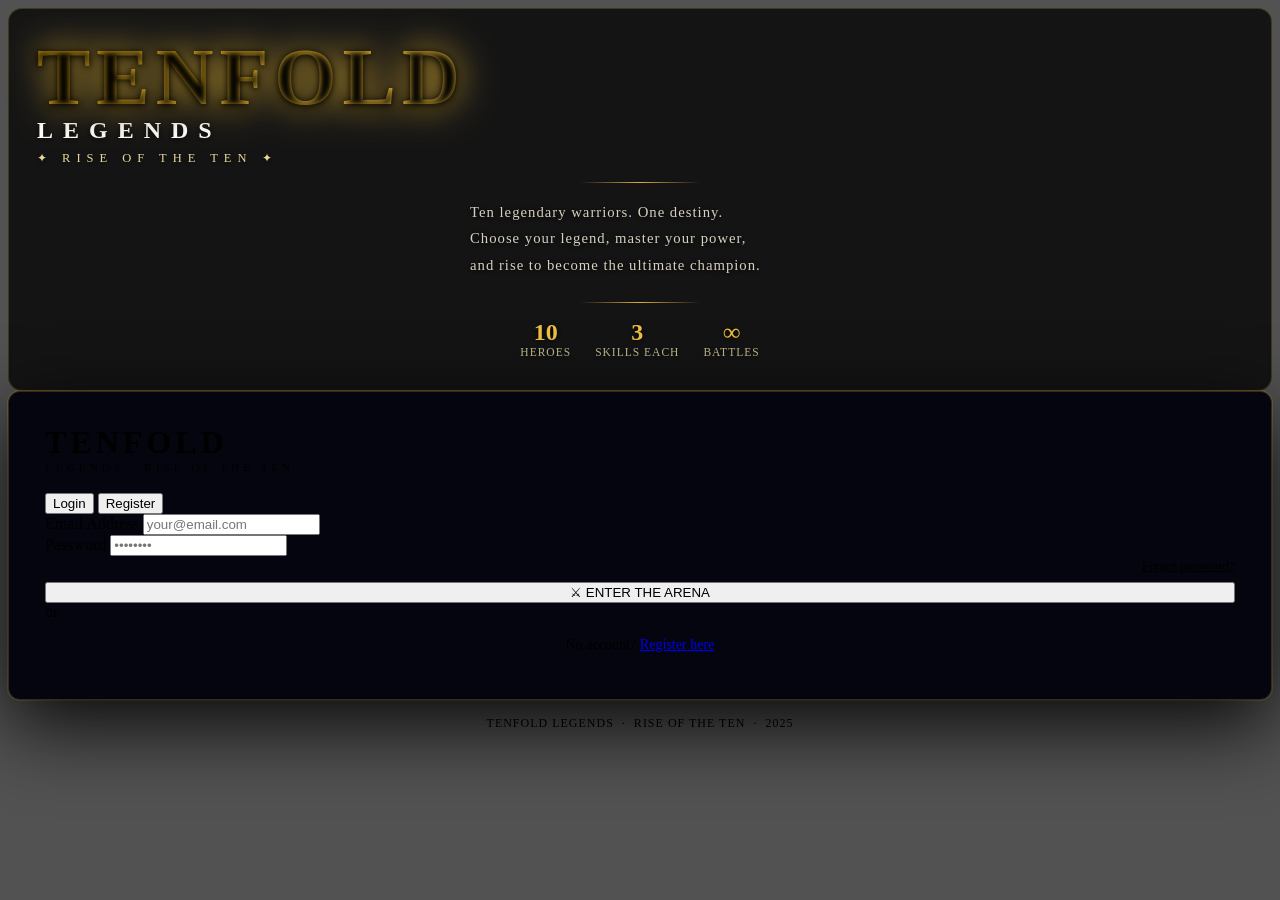
==== index.html @ 899b3f06 "Create index.html" ====
<!DOCTYPE html>
<html lang="en">
<head>
  <meta charset="UTF-8"/>
  <meta name="viewport" content="width=device-width, initial-scale=1.0"/>
  <title>Tenfold Legends: Rise of the Ten</title>
  <link rel="stylesheet" href="style.css"/>
  <style>
    .login-bg-animated {
      position: fixed; inset: 0; z-index: 0; overflow: hidden;
      background: url('background.png') center center / cover no-repeat;
    }
    .login-bg-animated::before {
      content: '';
      position: absolute; inset: 0;
      background: rgba(0,0,0,0.68);
    }
    .login-page {
      position: relative;
      z-index: 1;
    }
    /* Make all branding text clearer over the bg */
    .branding-10 {
      text-shadow: 0 0 40px rgba(240,192,64,0.9), 0 2px 12px rgba(0,0,0,1) !important;
    }
    .branding-legends {
      text-shadow: 0 2px 8px rgba(0,0,0,1), 0 0 20px rgba(0,0,0,0.8) !important;
    }
    .branding-rise, .login-branding p, .login-branding div {
      text-shadow: 0 1px 6px rgba(0,0,0,1) !important;
    }
    /* Auth card — stronger background */
    .auth-card {
      background: rgba(4,4,14,0.97) !important;
      box-shadow: 0 24px 80px rgba(0,0,0,0.9), 0 0 0 1px rgba(240,192,64,0.2) !important;
    }
    /* floating ember particles */
    .embers { position: fixed; inset: 0; z-index: 1; pointer-events: none; }
    .ember {
      position: absolute; bottom: -10px;
      width: 3px; height: 3px; border-radius: 50%;
      background: var(--gold); opacity: 0;
      animation: emberRise linear infinite;
    }
    @keyframes emberRise {
      0%   { opacity: 0;   transform: translateY(0) scale(1); }
      10%  { opacity: 0.8; }
      90%  { opacity: 0.3; }
      100% { opacity: 0;   transform: translateY(-100vh) scale(0.3) translateX(var(--dx,0px)); }
    }

    .login-hero-showcase {
      margin-top: 28px;
      display: flex; justify-content: center; gap: 6px; flex-wrap: wrap;
    }
    .showcase-elem {
      padding: 4px 12px;
      border-radius: 20px;
      font-size: 0.78rem; font-weight: 700;
      border: 1px solid currentColor;
      letter-spacing: 1px;
    }

    /* decorative lines */
    .deco-line {
      height: 1px; width: 120px; margin: 16px auto;
      background: linear-gradient(90deg, transparent, var(--gold), transparent);
    }

    /* auth form card */
    .auth-card {
      background: rgba(8,8,18,0.92);
      border: 1px solid rgba(240,192,64,0.2);
      border-radius: 12px;
      padding: 32px 36px;
      backdrop-filter: blur(16px);
      box-shadow: 0 24px 60px rgba(0,0,0,0.6), 0 0 40px rgba(233,69,96,0.06);
    }

    /* ── MOBILE OVERRIDES ── */
    @media (max-width: 820px) {
      .login-container { grid-template-columns: 1fr; max-width: 440px; }
      .login-branding  { display: none; }
      #mobile-logo     { display: block !important; }
    }

    @media (max-width: 480px) {
      .login-page { padding: 12px; align-items: flex-start; padding-top: 32px; }
      .login-container { max-width: 100%; }
      .auth-card { padding: 24px 20px; border-radius: 10px; }
      .branding-10 { font-size: 1.8rem !important; letter-spacing: 3px; }
      #mobile-logo div:first-child { font-size: 1.8rem !important; }
      #mobile-logo div:last-child  { font-size: 0.62rem !important; }
      .auth-tabs .auth-tab { padding: 10px 8px; font-size: 0.9rem; }
      .form-group { margin-bottom: 14px; }
      .form-group input { padding: 13px 12px; font-size: 1rem; }
      .btn-gold { font-size: 0.9rem; padding: 13px 16px; }
      /* stat row below branding on mobile */
      .mobile-stats-row {
        display: flex !important;
        justify-content: center; gap: 20px;
        margin-top: 14px; margin-bottom: 4px;
      }
    }

    @media (max-width: 360px) {
      .auth-card { padding: 20px 14px; }
      .login-page { padding: 8px; padding-top: 20px; }
    }

    .branding-10 {
      font-family: 'Cinzel', serif;
      font-size: 5rem; font-weight: 900;
      background: linear-gradient(135deg, #c8960c 0%, #f0c040 40%, #fff8dc 60%, #f0c040 80%, #c8960c 100%);
      -webkit-background-clip: text; -webkit-text-fill-color: transparent;
      background-clip: text;
      filter: drop-shadow(0 0 18px rgba(240,192,64,0.9)) drop-shadow(0 3px 6px rgba(0,0,0,1));
      letter-spacing: 6px;
      line-height: 0.9;
    }
    .branding-legends {
      font-family: 'Cinzel', serif;
      font-size: 1.5rem; font-weight: 700;
      color: #ffffff;
      letter-spacing: 10px;
      margin-top: 4px;
      text-shadow: 0 0 12px rgba(0,0,0,1), 0 2px 4px rgba(0,0,0,1), 0 0 30px rgba(0,0,0,1);
    }
    .branding-rise {
      font-family: 'Cinzel', serif;
      font-size: 0.78rem; color: #e8d89a;
      letter-spacing: 6px; margin-top: 6px;
      text-shadow: 0 1px 6px rgba(0,0,0,1), 0 0 12px rgba(0,0,0,1);
    }
    .login-branding p {
      color: #d8d0c0 !important;
      text-shadow: 0 1px 6px rgba(0,0,0,1), 0 0 16px rgba(0,0,0,1) !important;
    }
    .login-branding .deco-line {
      background: linear-gradient(90deg, transparent, #f0c040, transparent);
      opacity: 0.9;
    }

    .hero-icons-row {
      display: flex; gap: 8px; justify-content: center;
      margin-top: 24px; flex-wrap: wrap;
    }
    .hero-icon-bubble {
      width: 44px; height: 44px;
      border-radius: 50%;
      border: 2px solid;
      display: flex; align-items: center; justify-content: center;
      font-size: 1.3rem;
      background: rgba(0,0,0,0.4);
      transition: transform 0.2s;
    }
    .hero-icon-bubble:hover { transform: scale(1.15); }

  </style>
</head>
<body>
<div class="login-bg-animated"></div>
<div class="embers" id="embers"></div>

<div class="login-page">
  <div class="login-container">

    <!-- LEFT: Branding -->
    <div class="login-branding">
      <div class="text-center" style="background:rgba(0,0,0,0.75);border:1px solid rgba(240,192,64,0.2);border-radius:14px;padding:32px 28px;backdrop-filter:blur(8px);">
        <div class="branding-10">TENFOLD</div>
        <div class="branding-legends">LEGENDS</div>
        <div class="branding-rise">✦ RISE OF THE TEN ✦</div>
        <div class="deco-line"></div>
        <p style="font-size:0.92rem;color:#d8d0c0;letter-spacing:1px;line-height:1.8;max-width:340px;margin:0 auto;text-shadow:0 1px 8px rgba(0,0,0,1);">
          Ten legendary warriors. One destiny.<br>
          Choose your legend, master your power,<br>
          and rise to become the ultimate champion.
        </p>
        <div class="deco-line" style="margin-top:24px;"></div>
        <div style="display:flex;gap:24px;justify-content:center;margin-top:12px;">
          <div style="text-align:center;">
            <div style="font-family:'Cinzel',serif;font-size:1.5rem;color:#f0c040;font-weight:900;text-shadow:0 2px 8px rgba(0,0,0,1);">10</div>
            <div style="font-size:0.72rem;color:#c0b890;letter-spacing:1px;text-shadow:0 1px 6px rgba(0,0,0,1);">HEROES</div>
          </div>
          <div style="text-align:center;">
            <div style="font-family:'Cinzel',serif;font-size:1.5rem;color:#f0c040;font-weight:900;text-shadow:0 2px 8px rgba(0,0,0,1);">3</div>
            <div style="font-size:0.72rem;color:#c0b890;letter-spacing:1px;text-shadow:0 1px 6px rgba(0,0,0,1);">SKILLS EACH</div>
          </div>
          <div style="text-align:center;">
            <div style="font-family:'Cinzel',serif;font-size:1.5rem;color:#f0c040;font-weight:900;text-shadow:0 2px 8px rgba(0,0,0,1);">∞</div>
            <div style="font-size:0.72rem;color:#c0b890;letter-spacing:1px;text-shadow:0 1px 6px rgba(0,0,0,1);">BATTLES</div>
          </div>
        </div>
      </div>
    </div>

    <!-- RIGHT: Auth Form -->
    <div class="login-form-wrap">
      <div class="auth-card">

        <!-- Mobile-only logo -->
        <div class="text-center" style="margin-bottom:20px;" id="mobile-logo">
          <div style="font-family:'Cinzel',serif;font-size:2rem;font-weight:900;color:var(--gold);letter-spacing:4px;">TENFOLD</div>
          <div style="font-size:0.7rem;color:var(--subtext);letter-spacing:4px;margin-bottom:4px;">LEGENDS · RISE OF THE TEN</div>
          <!-- Mini stats shown only on mobile -->
          <div class="mobile-stats-row" style="display:none;">
            <div style="text-align:center;">
              <div style="font-family:'Cinzel',serif;font-size:1.2rem;color:#f0c040;font-weight:900;">10</div>
              <div style="font-size:0.65rem;color:#c0b890;letter-spacing:1px;">HEROES</div>
            </div>
            <div style="text-align:center;">
              <div style="font-family:'Cinzel',serif;font-size:1.2rem;color:#f0c040;font-weight:900;">3</div>
              <div style="font-size:0.65rem;color:#c0b890;letter-spacing:1px;">SKILLS</div>
            </div>
            <div style="text-align:center;">
              <div style="font-family:'Cinzel',serif;font-size:1.2rem;color:#f0c040;font-weight:900;">∞</div>
              <div style="font-size:0.65rem;color:#c0b890;letter-spacing:1px;">BATTLES</div>
            </div>
          </div>
        </div>

        <!-- Tabs -->
        <div class="auth-tabs">
          <button class="auth-tab active" id="tab-login" onclick="switchTab('login')">Login</button>
          <button class="auth-tab" id="tab-register" onclick="switchTab('register')">Register</button>
        </div>

        <!-- Alert -->
        <div class="alert" id="auth-alert"></div>

        <!-- LOGIN FORM -->
        <form id="login-form" onsubmit="handleLogin(event)">
          <div class="form-group">
            <label>Email Address</label>
            <input type="email" id="login-email" placeholder="your@email.com" autocomplete="email" required/>
          </div>
          <div class="form-group">
            <label>Password</label>
            <input type="password" id="login-password" placeholder="••••••••" autocomplete="current-password" required/>
          </div>
          <div style="margin-bottom:8px;text-align:right;">
            <a href="#" style="font-size:0.82rem;color:var(--subtext);" onclick="showForgotMsg(event)">Forgot password?</a>
          </div>
          <button type="submit" class="btn btn-gold" style="width:100%;" id="login-btn">
            <span id="login-btn-text">⚔ ENTER THE ARENA</span>
          </button>
          <div class="divider">or</div>
          <p style="text-align:center;font-size:0.88rem;color:var(--subtext);">
            No account? <a href="#" onclick="switchTab('register')">Register here</a>
          </p>
        </form>

        <!-- REGISTER FORM -->
        <form id="register-form" style="display:none;" onsubmit="handleRegister(event)">
          <div class="form-group">
            <label>Username</label>
            <input type="text" id="reg-username" placeholder="Your legend name" maxlength="20" autocomplete="username" required/>
          </div>
          <div class="form-group">
            <label>Email Address</label>
            <input type="email" id="reg-email" placeholder="your@email.com" autocomplete="email" required/>
          </div>
          <div class="form-group">
            <label>Password</label>
            <input type="password" id="reg-password" placeholder="Min. 6 characters" autocomplete="new-password" required/>
          </div>
          <div class="form-group">
            <label>Confirm Password</label>
            <input type="password" id="reg-confirm" placeholder="Repeat password" autocomplete="new-password" required/>
          </div>
          <button type="submit" class="btn btn-gold" style="width:100%;margin-top:4px;" id="reg-btn">
            <span id="reg-btn-text">✦ CREATE YOUR LEGEND</span>
          </button>
          <div class="divider">or</div>
          <p style="text-align:center;font-size:0.88rem;color:var(--subtext);">
            Already a legend? <a href="#" onclick="switchTab('login')">Login here</a>
          </p>
        </form>

      </div><!-- /auth-card -->

      <!-- Bottom note -->
      <p style="text-align:center;font-size:0.75rem;color:var(--subtext);margin-top:16px;letter-spacing:1px;">
        TENFOLD LEGENDS &nbsp;·&nbsp; RISE OF THE TEN &nbsp;·&nbsp; 2025
      </p>
    </div><!-- /login-form-wrap -->

  </div><!-- /login-container -->
</div><!-- /login-page -->

<!-- Toast -->
<div class="toast" id="toast"></div>

<script src="game.js"></script>
<script>
  // ── EMBER PARTICLES ─────────────────────────────────────────
  (function spawnEmbers() {
    const container = document.getElementById('embers');
    const count = window.innerWidth <= 600 ? 12 : 30;
    for (let i = 0; i < count; i++) {
      const e = document.createElement('div');
      e.className = 'ember';
      const left = Math.random() * 100;
      const dur  = 6 + Math.random() * 10;
      const del  = Math.random() * 12;
      const dx   = (Math.random() - 0.5) * 80;
      const colors = ['#f0c040','#ff4500','#00cfff','#ff88ff','#88ffcc'];
      e.style.cssText = `
        left:${left}%;
        animation-duration:${dur}s;
        animation-delay:-${del}s;
        background:${colors[Math.floor(Math.random()*colors.length)]};
        width:${2+Math.random()*4}px;
        height:${2+Math.random()*4}px;
        --dx:${dx}px;
      `;
      container.appendChild(e);
    }
  })();

  // ── TAB SWITCHING ────────────────────────────────────────────
  function switchTab(tab) {
    const isLogin = tab === 'login';
    document.getElementById('login-form').style.display    = isLogin ? 'block' : 'none';
    document.getElementById('register-form').style.display = isLogin ? 'none'  : 'block';
    document.getElementById('tab-login').classList.toggle('active', isLogin);
    document.getElementById('tab-register').classList.toggle('active', !isLogin);
    clearAlert();
  }

  // ── ALERT HELPERS ────────────────────────────────────────────
  function showAlert(msg, type = 'error') {
    const el = document.getElementById('auth-alert');
    el.textContent = msg;
    el.className = `alert alert-${type} show`;
  }
  function clearAlert() {
    const el = document.getElementById('auth-alert');
    el.className = 'alert';
    el.textContent = '';
  }

  // ── TOAST ────────────────────────────────────────────────────
  function showToast(msg, type = 'info') {
    const t = document.getElementById('toast');
    t.textContent = msg;
    t.className = `toast ${type} show`;
    setTimeout(() => { t.className = 'toast'; }, 3000);
  }

  // ── LOGIN ────────────────────────────────────────────────────
  async function handleLogin(e) {
    e.preventDefault();
    clearAlert();
    const email    = document.getElementById('login-email').value.trim();
    const password = document.getElementById('login-password').value.trim();
    const btn      = document.getElementById('login-btn');
    const btnText  = document.getElementById('login-btn-text');

    if (!email || !password) { showAlert('Please fill in all fields.'); return; }

    btn.disabled = true;
    btnText.textContent = 'Entering…';

    // Try API first
    const res = await apiCall({ action: 'login', email, password });

    if (res.success) {
      Game.login(res);
      showAlert(`Welcome back, ${res.username}!`, 'success');
      setTimeout(() => { window.location.href = 'dashboard.html'; }, 800);
    } else {
      // Offline / demo fallback — local storage auth
      const saved = localStorage.getItem('tenfold_users');
      const users = saved ? JSON.parse(saved) : [];
      const user  = users.find(u => u.email === email && u.password === btoa(password));
      if (user) {
        Game.login({ userID: user.id, username: user.username, totalScore: user.score || 0 });
        showAlert(`Welcome back, ${user.username}!`, 'success');
        setTimeout(() => { window.location.href = 'dashboard.html'; }, 800);
      } else {
        showAlert(res.message || 'Invalid email or password.');
        btn.disabled = false;
        btnText.textContent = '⚔ ENTER THE ARENA';
      }
    }
  }

  // ── REGISTER ─────────────────────────────────────────────────
  async function handleRegister(e) {
    e.preventDefault();
    clearAlert();
    const username = document.getElementById('reg-username').value.trim();
    const email    = document.getElementById('reg-email').value.trim();
    const password = document.getElementById('reg-password').value.trim();
    const confirm  = document.getElementById('reg-confirm').value.trim();
    const btn      = document.getElementById('reg-btn');
    const btnText  = document.getElementById('reg-btn-text');

    if (!username || !email || !password || !confirm) { showAlert('Please fill in all fields.'); return; }
    if (username.length < 3) { showAlert('Username must be at least 3 characters.'); return; }
    if (password.length < 6) { showAlert('Password must be at least 6 characters.'); return; }
    if (password !== confirm) { showAlert('Passwords do not match.'); return; }
    if (!email.includes('@')) { showAlert('Please enter a valid email.'); return; }

    btn.disabled = true;
    btnText.textContent = 'Creating legend…';

    const res = await apiCall({ action: 'register', username, email, password });

    if (res.success) {
      // Also save locally as fallback
      localRegister(username, email, password);
      Game.login({ userID: res.userID, username: res.username, totalScore: 0 });
      showAlert(`Legend created! Welcome, ${res.username}!`, 'success');
      setTimeout(() => { window.location.href = 'dashboard.html'; }, 1000);
    } else {
      // Offline fallback
      const local = localRegister(username, email, password);
      if (local.success) {
        Game.login({ userID: local.id, username, totalScore: 0 });
        showAlert(`Legend created! Welcome, ${username}!`, 'success');
        setTimeout(() => { window.location.href = 'dashboard.html'; }, 1000);
      } else {
        showAlert(local.message || res.message || 'Registration failed.');
        btn.disabled = false;
        btnText.textContent = '✦ CREATE YOUR LEGEND';
      }
    }
  }

  // ── LOCAL STORAGE FALLBACK ────────────────────────────────────
  function localRegister(username, email, password) {
    const saved = localStorage.getItem('tenfold_users');
    const users = saved ? JSON.parse(saved) : [];
    if (users.find(u => u.email === email)) return { success: false, message: 'Email already registered.' };
    if (users.find(u => u.username.toLowerCase() === username.toLowerCase())) return { success: false, message: 'Username already taken.' };
    const newUser = { id: 'USR_' + Date.now(), username, email, password: btoa(password), score: 0 };
    users.push(newUser);
    localStorage.setItem('tenfold_users', JSON.stringify(users));
    return { success: true, id: newUser.id };
  }

  function showForgotMsg(e) {
    e.preventDefault();
    showAlert('Password reset: contact your administrator or check the Apps Script sheet.', 'info');
  }

  // ── AUTO LOGIN CHECK ──────────────────────────────────────────
  window.addEventListener('DOMContentLoaded', () => {
    if (Game.loadUser()) {
      window.location.href = 'dashboard.html';
    }
  });
</script>
</body>
</html>
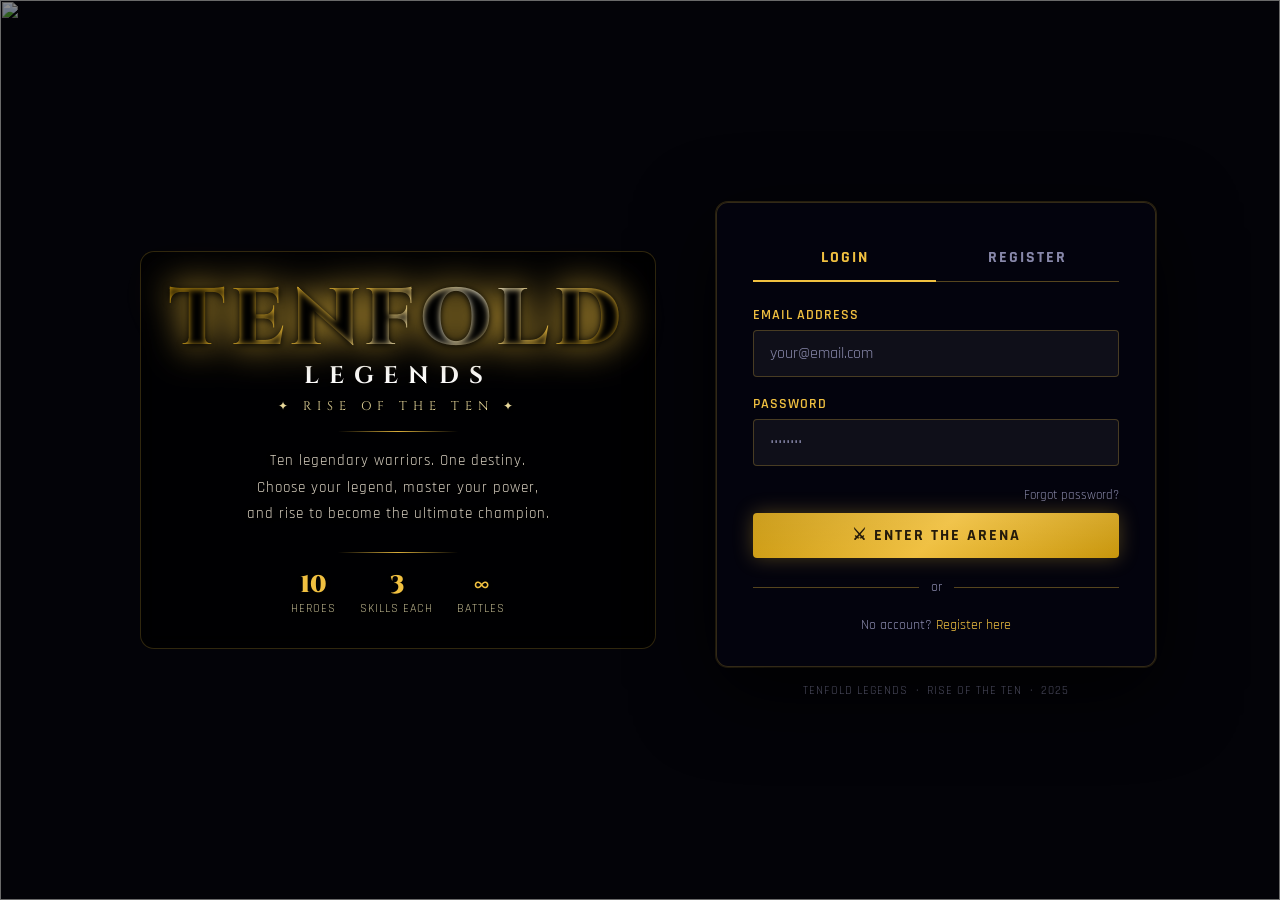
==== commit 8ad20c9c: "Update index.html" ====
--- a/index.html
+++ b/index.html
@@ -2,18 +2,27 @@
 <html lang="en">
 <head>
   <meta charset="UTF-8"/>
-  <meta name="viewport" content="width=device-width, initial-scale=1.0"/>
+  <meta name="viewport" content="width=device-width, initial-scale=1.0, maximum-scale=1.0, user-scalable=no, viewport-fit=cover"/>
+  <link rel="manifest" href="manifest.json"/>
+  <link rel="preload" href="https://res.cloudinary.com/jtrgd4x8/image/upload/f_auto,q_auto/background" as="image"/>
   <title>Tenfold Legends: Rise of the Ten</title>
   <link rel="stylesheet" href="style.css"/>
   <style>
     .login-bg-animated {
       position: fixed; inset: 0; z-index: 0; overflow: hidden;
-      background: url('background.png') center center / cover no-repeat;
+      background: #05050f;
+    }
+    .login-bg-animated img.bg-img {
+      position: absolute; inset: 0;
+      width: 100%; height: 100%;
+      object-fit: cover;
+      display: block;
     }
     .login-bg-animated::before {
       content: '';
       position: absolute; inset: 0;
-      background: rgba(0,0,0,0.68);
+      background: rgba(0,0,0,0.45);
+      z-index: 1;
     }
     .login-page {
       position: relative;
@@ -34,7 +43,6 @@
       background: rgba(4,4,14,0.97) !important;
       box-shadow: 0 24px 80px rgba(0,0,0,0.9), 0 0 0 1px rgba(240,192,64,0.2) !important;
     }
-    /* floating ember particles */
     .embers { position: fixed; inset: 0; z-index: 1; pointer-events: none; }
     .ember {
       position: absolute; bottom: -10px;
@@ -75,37 +83,6 @@
       padding: 32px 36px;
       backdrop-filter: blur(16px);
       box-shadow: 0 24px 60px rgba(0,0,0,0.6), 0 0 40px rgba(233,69,96,0.06);
-    }
-
-    /* ── MOBILE OVERRIDES ── */
-    @media (max-width: 820px) {
-      .login-container { grid-template-columns: 1fr; max-width: 440px; }
-      .login-branding  { display: none; }
-      #mobile-logo     { display: block !important; }
-    }
-
-    @media (max-width: 480px) {
-      .login-page { padding: 12px; align-items: flex-start; padding-top: 32px; }
-      .login-container { max-width: 100%; }
-      .auth-card { padding: 24px 20px; border-radius: 10px; }
-      .branding-10 { font-size: 1.8rem !important; letter-spacing: 3px; }
-      #mobile-logo div:first-child { font-size: 1.8rem !important; }
-      #mobile-logo div:last-child  { font-size: 0.62rem !important; }
-      .auth-tabs .auth-tab { padding: 10px 8px; font-size: 0.9rem; }
-      .form-group { margin-bottom: 14px; }
-      .form-group input { padding: 13px 12px; font-size: 1rem; }
-      .btn-gold { font-size: 0.9rem; padding: 13px 16px; }
-      /* stat row below branding on mobile */
-      .mobile-stats-row {
-        display: flex !important;
-        justify-content: center; gap: 20px;
-        margin-top: 14px; margin-bottom: 4px;
-      }
-    }
-
-    @media (max-width: 360px) {
-      .auth-card { padding: 20px 14px; }
-      .login-page { padding: 8px; padding-top: 20px; }
     }
 
     .branding-10 {
@@ -155,11 +132,257 @@
       transition: transform 0.2s;
     }
     .hero-icon-bubble:hover { transform: scale(1.15); }
-
+/* =========================================================
+   PHONE LANDSCAPE
+   ========================================================= */
+@media screen and (orientation: landscape) and (max-height: 600px) {
+
+  .login-page {
+    min-height: 100dvh;
+    height: 100dvh;
+    padding: 6px 12px;
+    overflow: hidden;
+    box-sizing: border-box;
+  }
+
+  .login-container {
+    width: 100%;
+    height: 100%;
+    min-height: 0;
+    display: flex;
+    flex-direction: row;
+    align-items: center;
+    justify-content: center;
+    gap: 25px;
+    padding: 0;
+    box-sizing: border-box;
+  }
+
+  /* LEFT BRANDING */
+  .login-branding {
+    width: 42%;
+    max-width: 360px;
+  }
+
+  .login-branding > div {
+    padding: 12px 14px !important;
+  }
+
+  .branding-10 {
+    font-size: 2.8rem !important;
+    letter-spacing: 3px !important;
+  }
+
+  .branding-legends {
+    font-size: 0.9rem !important;
+    letter-spacing: 5px !important;
+  }
+
+  .branding-rise {
+    font-size: 0.55rem !important;
+    letter-spacing: 3px !important;
+    margin-top: 3px !important;
+  }
+
+  .deco-line {
+    margin: 8px auto !important;
+  }
+
+  .login-branding p {
+    font-size: 0.65rem !important;
+    line-height: 1.35 !important;
+    max-width: 270px !important;
+  }
+
+  /* HERO NUMBERS */
+  .login-branding .text-center > div:last-child {
+    margin-top: 5px !important;
+  }
+
+  /* RIGHT LOGIN */
+  .login-form-wrap {
+    width: auto;
+    max-width: 310px;
+    display: flex;
+    flex-direction: column;
+    align-items: center;
+  }
+
+  .auth-card {
+    width: 290px !important;
+    max-width: 290px !important;
+    padding: 14px 18px !important;
+    border-radius: 10px;
+    box-sizing: border-box;
+  }
+
+  /* TABS */
+  .auth-tabs {
+    margin-bottom: 8px !important;
+  }
+
+  .auth-tab {
+    padding: 6px 12px !important;
+    font-size: 0.75rem !important;
+  }
+
+  /* ALERT */
+  .alert {
+    padding: 5px 8px !important;
+    font-size: 0.68rem !important;
+    margin-bottom: 7px !important;
+  }
+
+  /* FORM */
+  .form-group {
+    margin-bottom: 7px !important;
+  }
+
+  .form-group label {
+    font-size: 0.68rem !important;
+    margin-bottom: 3px !important;
+  }
+
+  .form-group input {
+    height: 34px !important;
+    width: 100%;
+    box-sizing: border-box;
+    padding: 6px 9px !important;
+    font-size: 0.75rem !important;
+  }
+
+  /* FORGOT PASSWORD */
+  #login-form > div:nth-of-type(3) {
+    margin-bottom: 5px !important;
+  }
+
+  /* BUTTON */
+  .auth-card .btn {
+    height: 35px !important;
+    min-height: 35px !important;
+    padding: 5px !important;
+    font-size: 0.7rem !important;
+  }
+
+  /* OR */
+  .divider {
+    margin: 6px 0 !important;
+    font-size: 0.65rem !important;
+  }
+
+  .auth-card p {
+    font-size: 0.65rem !important;
+    margin: 4px 0 !important;
+  }
+
+  /* BOTTOM COPYRIGHT */
+  .login-form-wrap > p {
+    font-size: 0.5rem !important;
+    margin-top: 5px !important;
+  }
+}
+
+
+/* =========================================================
+   EXTRA SHORT LANDSCAPE PHONES
+   ========================================================= */
+@media screen and (orientation: landscape) and (max-height: 430px) {
+
+  .login-container {
+    gap: 15px;
+  }
+
+  .login-branding {
+    width: 40%;
+    max-width: 300px;
+  }
+
+  .login-branding > div {
+    padding: 8px 10px !important;
+  }
+
+  .branding-10 {
+    font-size: 2.2rem !important;
+  }
+
+  .branding-legends {
+    font-size: 0.72rem !important;
+    letter-spacing: 4px !important;
+  }
+
+  .login-branding p {
+    font-size: 0.55rem !important;
+    line-height: 1.25 !important;
+  }
+
+  .auth-card {
+    width: 260px !important;
+    max-width: 260px !important;
+    padding: 10px 14px !important;
+  }
+
+  .form-group {
+    margin-bottom: 5px !important;
+  }
+
+  .form-group input {
+    height: 30px !important;
+  }
+
+  .auth-card .btn {
+    height: 32px !important;
+    min-height: 32px !important;
+  }
+}
+    /* =========================================================
+   REGISTER FORM - PHONE LANDSCAPE
+   ========================================================= */
+@media screen and (orientation: landscape) and (max-height: 600px) {
+
+  #register-form .form-group {
+    margin-bottom: 5px !important;
+  }
+
+  #register-form .form-group label {
+    font-size: 0.65rem !important;
+    margin-bottom: 2px !important;
+  }
+
+  #register-form .form-group input {
+    height: 31px !important;
+    padding: 5px 9px !important;
+    font-size: 0.73rem !important;
+  }
+
+  #register-form .btn {
+    height: 33px !important;
+    min-height: 33px !important;
+    margin-top: 2px !important;
+    padding: 4px !important;
+    font-size: 0.68rem !important;
+  }
+
+  #register-form .divider {
+    margin: 4px 0 !important;
+  }
+
+  #register-form p {
+    margin: 2px 0 !important;
+    font-size: 0.62rem !important;
+  }
+}
   </style>
+  
+<script>
+(function(){
+  try { if (screen.orientation && screen.orientation.lock) screen.orientation.lock('landscape').catch(function(){}); } catch(e) {}
+})();
+</script>
 </head>
 <body>
-<div class="login-bg-animated"></div>
+<div class="login-bg-animated">
+  <img class="bg-img" src="https://res.cloudinary.com/jtrgd4x8/image/upload/f_auto,q_auto/background" alt="" fetchpriority="high"/>
+</div>
 <div class="embers" id="embers"></div>
 
 <div class="login-page">
@@ -199,27 +422,6 @@
     <div class="login-form-wrap">
       <div class="auth-card">
 
-        <!-- Mobile-only logo -->
-        <div class="text-center" style="margin-bottom:20px;" id="mobile-logo">
-          <div style="font-family:'Cinzel',serif;font-size:2rem;font-weight:900;color:var(--gold);letter-spacing:4px;">TENFOLD</div>
-          <div style="font-size:0.7rem;color:var(--subtext);letter-spacing:4px;margin-bottom:4px;">LEGENDS · RISE OF THE TEN</div>
-          <!-- Mini stats shown only on mobile -->
-          <div class="mobile-stats-row" style="display:none;">
-            <div style="text-align:center;">
-              <div style="font-family:'Cinzel',serif;font-size:1.2rem;color:#f0c040;font-weight:900;">10</div>
-              <div style="font-size:0.65rem;color:#c0b890;letter-spacing:1px;">HEROES</div>
-            </div>
-            <div style="text-align:center;">
-              <div style="font-family:'Cinzel',serif;font-size:1.2rem;color:#f0c040;font-weight:900;">3</div>
-              <div style="font-size:0.65rem;color:#c0b890;letter-spacing:1px;">SKILLS</div>
-            </div>
-            <div style="text-align:center;">
-              <div style="font-family:'Cinzel',serif;font-size:1.2rem;color:#f0c040;font-weight:900;">∞</div>
-              <div style="font-size:0.65rem;color:#c0b890;letter-spacing:1px;">BATTLES</div>
-            </div>
-          </div>
-        </div>
-
         <!-- Tabs -->
         <div class="auth-tabs">
           <button class="auth-tab active" id="tab-login" onclick="switchTab('login')">Login</button>
@@ -297,7 +499,7 @@
   // ── EMBER PARTICLES ─────────────────────────────────────────
   (function spawnEmbers() {
     const container = document.getElementById('embers');
-    const count = window.innerWidth <= 600 ? 12 : 30;
+    const count = 30;
     for (let i = 0; i < count; i++) {
       const e = document.createElement('div');
       e.className = 'ember';
@@ -349,97 +551,131 @@
     setTimeout(() => { t.className = 'toast'; }, 3000);
   }
 
-  // ── LOGIN ────────────────────────────────────────────────────
+  // ── MOBILE-SAFE API REQUEST ─────────────────────────────────────
+  // MIT App Inventor WebViewer can sometimes leave an external request
+  // waiting for a long time. The game must still be usable on the phone,
+  // so the local account is used immediately when the API is unreachable.
+  async function mobileApiCall(params, timeoutMs = 6000) {
+    try {
+      return await Promise.race([
+        apiCall(params),
+        new Promise(resolve => setTimeout(() => resolve({
+          success: false,
+          timeout: true,
+          message: 'Server took too long to respond.'
+        }), timeoutMs))
+      ]);
+    } catch (err) {
+      return {
+        success: false,
+        message: err && err.message ? err.message : 'Connection error.'
+      };
+    }
+  }
+
+  // ── LOGIN ────────────────────────────────────────────────────────
   async function handleLogin(e) {
     e.preventDefault();
     clearAlert();
-    const email    = document.getElementById('login-email').value.trim();
-    const password = document.getElementById('login-password').value.trim();
+
+    const email    = document.getElementById('login-email').value.trim().toLowerCase();
+    const password = document.getElementById('login-password').value;
+
     const btn      = document.getElementById('login-btn');
     const btnText  = document.getElementById('login-btn-text');
 
-    if (!email || !password) { showAlert('Please fill in all fields.'); return; }
+    if (!email || !password) {
+      showAlert('Please fill in all fields.');
+      return;
+    }
 
     btn.disabled = true;
     btnText.textContent = 'Entering…';
 
-    // Try API first
-    const res = await apiCall({ action: 'login', email, password });
+    // 1. Check this phone's saved account first.
+    // This makes login work reliably inside MIT App Inventor WebViewer.
+
+    // 2. If there is no local account, try Google Apps Script.
+    const res = await mobileApiCall({
+      action: 'login',
+      email,
+      password
+    });
 
     if (res.success) {
+
       Game.login(res);
       showAlert(`Welcome back, ${res.username}!`, 'success');
-      setTimeout(() => { window.location.href = 'dashboard.html'; }, 800);
-    } else {
-      // Offline / demo fallback — local storage auth
-      const saved = localStorage.getItem('tenfold_users');
-      const users = saved ? JSON.parse(saved) : [];
-      const user  = users.find(u => u.email === email && u.password === btoa(password));
-      if (user) {
-        Game.login({ userID: user.id, username: user.username, totalScore: user.score || 0 });
-        showAlert(`Welcome back, ${user.username}!`, 'success');
-        setTimeout(() => { window.location.href = 'dashboard.html'; }, 800);
-      } else {
-        showAlert(res.message || 'Invalid email or password.');
-        btn.disabled = false;
-        btnText.textContent = '⚔ ENTER THE ARENA';
-      }
-    }
-  }
-
-  // ── REGISTER ─────────────────────────────────────────────────
+
+      setTimeout(() => {
+        window.location.href = 'dashboard.html';
+      }, 500);
+      return;
+    }
+
+    showAlert(res.timeout
+      ? 'Cannot reach the server right now. Register/login on this phone first, or check your internet connection.'
+      : (res.message || 'Invalid email or password.'));
+
+    btn.disabled = false;
+    btnText.textContent = '⚔ ENTER THE ARENA';
+  }
+
+  // ── REGISTER ────────────────────────────────────────────────────
   async function handleRegister(e) {
     e.preventDefault();
     clearAlert();
+
     const username = document.getElementById('reg-username').value.trim();
-    const email    = document.getElementById('reg-email').value.trim();
-    const password = document.getElementById('reg-password').value.trim();
-    const confirm  = document.getElementById('reg-confirm').value.trim();
-    const btn      = document.getElementById('reg-btn');
-    const btnText  = document.getElementById('reg-btn-text');
+    const email = document.getElementById('reg-email').value.trim().toLowerCase();
+    const password = document.getElementById('reg-password').value;
+    const confirm = document.getElementById('reg-confirm').value;
+    const btn = document.getElementById('reg-btn');
+    const btnText = document.getElementById('reg-btn-text');
 
     if (!username || !email || !password || !confirm) { showAlert('Please fill in all fields.'); return; }
     if (username.length < 3) { showAlert('Username must be at least 3 characters.'); return; }
     if (password.length < 6) { showAlert('Password must be at least 6 characters.'); return; }
     if (password !== confirm) { showAlert('Passwords do not match.'); return; }
-    if (!email.includes('@')) { showAlert('Please enter a valid email.'); return; }
+    if (!/^[^\s@]+@[^\s@]+\.[^\s@]+$/.test(email)) { showAlert('Please enter a valid email.'); return; }
 
     btn.disabled = true;
-    btnText.textContent = 'Creating legend…';
-
-    const res = await apiCall({ action: 'register', username, email, password });
-
-    if (res.success) {
-      // Also save locally as fallback
-      localRegister(username, email, password);
-      Game.login({ userID: res.userID, username: res.username, totalScore: 0 });
-      showAlert(`Legend created! Welcome, ${res.username}!`, 'success');
-      setTimeout(() => { window.location.href = 'dashboard.html'; }, 1000);
+    btn.style.pointerEvents = 'none';
+    btnText.textContent = 'SAVING TO SERVER…';
+
+    // ── SERVER-FIRST REGISTER ────────────────────────────────────
+    // Wait for Google Sheets to save the account before proceeding.
+    // This ensures the UserID is the real server-side ID so all
+    // EXP, scores, and progress are saved correctly.
+    const res = await mobileApiCall({ action: 'register', username, email, password }, 12000);
+
+    if (res && res.success) {
+      // Real server ID — all progress will save correctly to Google Sheets
+      Game.login({
+        userID:     res.userID,
+        username:   res.username   || username,
+        email:      email,
+        totalScore: 0,
+        sessionID:  res.sessionID  || ''
+      });
+      showAlert(`Legend created! Welcome, ${username}!`, 'success');
+      btnText.textContent = 'LEGEND CREATED ✓';
+      setTimeout(() => { window.location.href = 'dashboard.html'; }, 700);
+
+    } else if (res && res.timeout) {
+      // Server unreachable — warn the user, do NOT proceed with a local ID
+      showAlert('Cannot reach the server. Please check your internet connection and try again.', 'error');
+      btn.disabled = false;
+      btn.style.pointerEvents = '';
+      btnText.textContent = '✦ CREATE YOUR LEGEND';
+
     } else {
-      // Offline fallback
-      const local = localRegister(username, email, password);
-      if (local.success) {
-        Game.login({ userID: local.id, username, totalScore: 0 });
-        showAlert(`Legend created! Welcome, ${username}!`, 'success');
-        setTimeout(() => { window.location.href = 'dashboard.html'; }, 1000);
-      } else {
-        showAlert(local.message || res.message || 'Registration failed.');
-        btn.disabled = false;
-        btnText.textContent = '✦ CREATE YOUR LEGEND';
-      }
-    }
-  }
-
-  // ── LOCAL STORAGE FALLBACK ────────────────────────────────────
-  function localRegister(username, email, password) {
-    const saved = localStorage.getItem('tenfold_users');
-    const users = saved ? JSON.parse(saved) : [];
-    if (users.find(u => u.email === email)) return { success: false, message: 'Email already registered.' };
-    if (users.find(u => u.username.toLowerCase() === username.toLowerCase())) return { success: false, message: 'Username already taken.' };
-    const newUser = { id: 'USR_' + Date.now(), username, email, password: btoa(password), score: 0 };
-    users.push(newUser);
-    localStorage.setItem('tenfold_users', JSON.stringify(users));
-    return { success: true, id: newUser.id };
+      // Server returned an error (e.g. email already taken)
+      showAlert(res.message || 'Registration failed. Please try again.', 'error');
+      btn.disabled = false;
+      btn.style.pointerEvents = '';
+      btnText.textContent = '✦ CREATE YOUR LEGEND';
+    }
   }
 
   function showForgotMsg(e) {
--- a/style.css
+++ b/style.css
@@ -0,0 +1,1309 @@
+/* ============================================================
+   TENFOLD LEGENDS: Rise of the Ten — style.css
+   ============================================================ */
+
+@import url('https://fonts.googleapis.com/css2?family=Cinzel:wght@400;600;700;900&family=Rajdhani:wght@300;400;500;600;700&display=swap');
+
+/* ── RESET & BASE ─────────────────────────────────────────── */
+*, *::before, *::after { box-sizing: border-box; margin: 0; padding: 0; }
+
+:root {
+  --gold:      #f0c040;
+  --gold2:     #ffd700;
+  --red:       #e94560;
+  --dark:      #0a0a14;
+  --dark2:     #111122;
+  --dark3:     #1a1a2e;
+  --panel:     rgba(10,10,20,0.85);
+  --border:    rgba(240,192,64,0.35);
+  --text:      #e8e0d0;
+  --subtext:   #8888aa;
+  --fire:      #ff4500;
+  --ice:       #00cfff;
+  --lightning: #ffe600;
+  --earth:     #a0522d;
+  --light:     #c8a8ff;
+  --dark-el:   #9932cc;
+  --water:     #00bfff;
+  --metal:     #c0c0c0;
+  --arcane:    #ff88ff;
+  --wind:      #88ffcc;
+}
+
+html, body {
+  width: 100%; height: 100%;
+  background: var(--dark);
+  color: var(--text);
+  font-family: 'Rajdhani', sans-serif;
+  font-size: 16px;
+  overflow-x: hidden;
+}
+
+a { color: var(--gold); text-decoration: none; }
+a:hover { color: var(--gold2); }
+
+/* ── SCROLLBAR ───────────────────────────────────────────── */
+::-webkit-scrollbar { width: 6px; }
+::-webkit-scrollbar-track { background: var(--dark2); }
+::-webkit-scrollbar-thumb { background: var(--gold); border-radius: 3px; }
+
+/* ── BACKGROUND PARTICLES ────────────────────────────────── */
+.bg-particles {
+  position: fixed; inset: 0;
+  background:
+    radial-gradient(ellipse at 20% 50%, rgba(233,69,96,0.08) 0%, transparent 60%),
+    radial-gradient(ellipse at 80% 20%, rgba(240,192,64,0.06) 0%, transparent 50%),
+    radial-gradient(ellipse at 50% 80%, rgba(0,100,200,0.06) 0%, transparent 50%),
+    linear-gradient(180deg, #0a0a14 0%, #0d0d1a 100%);
+  z-index: -2;
+}
+
+/* ── PAGE WRAPPER ────────────────────────────────────────── */
+.page { min-height: 100vh; position: relative; }
+
+/* ── NAV BAR ─────────────────────────────────────────────── */
+.navbar {
+  display: flex; align-items: center; justify-content: space-between;
+  padding: 12px 32px;
+  background: rgba(10,10,20,0.95);
+  border-bottom: 1px solid var(--border);
+  position: sticky; top: 0; z-index: 100;
+  backdrop-filter: blur(10px);
+  min-height: 58px;
+}
+.navbar-logo {
+  display: flex; align-items: center; gap: 10px;
+  flex-shrink: 0;
+}
+.navbar-logo img { height: 40px; }
+.navbar-logo span {
+  font-family: 'Cinzel', serif;
+  font-size: 1.2rem; font-weight: 700;
+  color: var(--gold);
+  text-shadow: 0 0 12px rgba(240,192,64,0.5);
+  letter-spacing: 2px;
+}
+.navbar-links { display: flex; gap: 8px; align-items: center; }
+.nav-btn {
+  background: transparent;
+  border: 1px solid var(--border);
+  color: var(--text);
+  padding: 7px 18px;
+  font-family: 'Rajdhani', sans-serif;
+  font-size: 0.95rem; font-weight: 600;
+  letter-spacing: 1px;
+  cursor: pointer;
+  border-radius: 4px;
+  transition: all 0.2s;
+  /* Minimum touch target */
+  min-height: 38px;
+}
+.nav-btn:hover, .nav-btn.active {
+  background: rgba(240,192,64,0.12);
+  border-color: var(--gold);
+  color: var(--gold);
+}
+.nav-btn.danger:hover {
+  background: rgba(233,69,96,0.15);
+  border-color: var(--red);
+  color: var(--red);
+}
+.nav-user {
+  display: flex; align-items: center; gap: 10px;
+  font-size: 0.9rem; color: var(--subtext);
+}
+.nav-user span.username {
+  color: var(--gold); font-weight: 700;
+}
+.nav-score {
+  background: rgba(240,192,64,0.12);
+  border: 1px solid var(--border);
+  padding: 4px 12px; border-radius: 20px;
+  font-size: 0.85rem; color: var(--gold);
+}
+
+/* ── HAMBURGER BUTTON ────────────────────────────────────── */
+.nav-hamburger {
+  display: none;
+  flex-direction: column; justify-content: center; align-items: center;
+  gap: 5px;
+  width: 40px; height: 40px;
+  background: transparent;
+  border: 1px solid var(--border);
+  border-radius: 4px;
+  cursor: pointer;
+  flex-shrink: 0;
+  transition: border-color 0.2s;
+}
+.nav-hamburger:hover { border-color: var(--gold); }
+.nav-hamburger span {
+  display: block; width: 20px; height: 2px;
+  background: var(--text);
+  border-radius: 2px;
+  transition: all 0.25s;
+}
+.nav-hamburger.open span:nth-child(1) { transform: translateY(7px) rotate(45deg); }
+.nav-hamburger.open span:nth-child(2) { opacity: 0; }
+.nav-hamburger.open span:nth-child(3) { transform: translateY(-7px) rotate(-45deg); }
+
+/* ── MOBILE DRAWER ───────────────────────────────────────── */
+.nav-mobile-drawer {
+  display: flex;
+  flex-direction: column;
+  position: fixed;
+  top: 58px; left: 0; right: 0;
+  background: rgba(8,8,18,0.98);
+  border-bottom: 1px solid var(--border);
+  backdrop-filter: blur(16px);
+  z-index: 99;
+  padding: 0 16px;
+  gap: 8px;
+  /* Closed state */
+  max-height: 0;
+  overflow: hidden;
+  opacity: 0;
+  pointer-events: none;
+  transition: max-height 0.28s ease, opacity 0.22s ease, padding 0.22s ease;
+}
+.nav-mobile-drawer.open {
+  max-height: 480px;
+  opacity: 1;
+  pointer-events: all;
+  padding: 12px 16px 20px;
+}
+.nav-mobile-drawer .nav-btn {
+  width: 100%; text-align: left;
+  padding: 12px 16px;
+  font-size: 1rem;
+  border-color: rgba(255,255,255,0.08);
+}
+.nav-mobile-drawer .nav-user-row {
+  display: flex; align-items: center; justify-content: space-between;
+  padding: 10px 0 0;
+  border-top: 1px solid rgba(255,255,255,0.06);
+  margin-top: 4px;
+  flex-wrap: wrap; gap: 8px;
+}
+.nav-mobile-drawer .nav-score { font-size: 0.88rem; }
+.nav-mobile-drawer .nav-username-label {
+  font-size: 0.88rem; color: var(--subtext);
+}
+.nav-mobile-drawer .nav-username-label span { color: var(--gold); font-weight: 700; }
+
+/* ── BUTTONS ─────────────────────────────────────────────── */
+.btn {
+  display: inline-flex; align-items: center; justify-content: center; gap: 8px;
+  padding: 12px 28px;
+  font-family: 'Rajdhani', sans-serif;
+  font-size: 1rem; font-weight: 700;
+  letter-spacing: 2px;
+  cursor: pointer; border: none; border-radius: 4px;
+  transition: all 0.25s;
+  position: relative; overflow: hidden;
+  text-transform: uppercase;
+}
+.btn::after {
+  content: '';
+  position: absolute; inset: 0;
+  background: linear-gradient(180deg, rgba(255,255,255,0.08) 0%, transparent 100%);
+  pointer-events: none;
+}
+.btn-gold {
+  background: linear-gradient(135deg, #c8960c 0%, #f0c040 50%, #c8960c 100%);
+  color: #1a1000;
+  box-shadow: 0 0 20px rgba(240,192,64,0.3);
+}
+.btn-gold:hover {
+  box-shadow: 0 0 35px rgba(240,192,64,0.6);
+  transform: translateY(-2px);
+}
+.btn-red {
+  background: linear-gradient(135deg, #8b0000 0%, #e94560 50%, #8b0000 100%);
+  color: #fff;
+  box-shadow: 0 0 20px rgba(233,69,96,0.3);
+}
+.btn-red:hover {
+  box-shadow: 0 0 35px rgba(233,69,96,0.6);
+  transform: translateY(-2px);
+}
+.btn-outline {
+  background: transparent;
+  border: 2px solid var(--gold);
+  color: var(--gold);
+}
+.btn-outline:hover {
+  background: rgba(240,192,64,0.12);
+  box-shadow: 0 0 20px rgba(240,192,64,0.3);
+}
+.btn-ghost {
+  background: rgba(255,255,255,0.05);
+  border: 1px solid rgba(255,255,255,0.12);
+  color: var(--text);
+}
+.btn-ghost:hover {
+  background: rgba(255,255,255,0.1);
+  border-color: rgba(255,255,255,0.25);
+}
+.btn:disabled {
+  opacity: 0.4; cursor: not-allowed; transform: none !important;
+  box-shadow: none !important;
+}
+.btn-sm { padding: 7px 16px; font-size: 0.85rem; letter-spacing: 1px; }
+.btn-lg { padding: 16px 40px; font-size: 1.15rem; }
+
+/* ── FORMS ───────────────────────────────────────────────── */
+.form-group { display: flex; flex-direction: column; gap: 6px; margin-bottom: 18px; }
+.form-group label {
+  font-size: 0.85rem; font-weight: 600;
+  color: var(--gold); letter-spacing: 1px; text-transform: uppercase;
+}
+.form-group input {
+  background: rgba(255,255,255,0.05);
+  border: 1px solid rgba(240,192,64,0.25);
+  color: var(--text);
+  padding: 12px 16px;
+  font-family: 'Rajdhani', sans-serif;
+  font-size: 1rem;
+  border-radius: 4px;
+  transition: border-color 0.2s, box-shadow 0.2s;
+  outline: none;
+}
+.form-group input:focus {
+  border-color: var(--gold);
+  box-shadow: 0 0 12px rgba(240,192,64,0.2);
+}
+.form-group input::placeholder { color: var(--subtext); }
+
+/* ── PANELS ──────────────────────────────────────────────── */
+.panel {
+  background: var(--panel);
+  border: 1px solid var(--border);
+  border-radius: 8px;
+  backdrop-filter: blur(12px);
+}
+.panel-header {
+  padding: 16px 24px;
+  border-bottom: 1px solid var(--border);
+  display: flex; align-items: center; gap: 12px;
+}
+.panel-header h2 {
+  font-family: 'Cinzel', serif;
+  font-size: 1.1rem; color: var(--gold);
+  letter-spacing: 2px;
+}
+.panel-body { padding: 24px; }
+
+/* ── DIVIDER ─────────────────────────────────────────────── */
+.divider {
+  display: flex; align-items: center; gap: 12px;
+  margin: 20px 0; color: var(--subtext); font-size: 0.85rem;
+}
+.divider::before, .divider::after {
+  content: ''; flex: 1;
+  height: 1px; background: var(--border);
+}
+
+/* ── ALERT ───────────────────────────────────────────────── */
+.alert {
+  padding: 12px 16px;
+  border-radius: 4px;
+  font-size: 0.9rem; font-weight: 600;
+  margin-bottom: 16px;
+  display: none;
+}
+.alert.show { display: block; }
+.alert-error {
+  background: rgba(233,69,96,0.15);
+  border: 1px solid rgba(233,69,96,0.4);
+  color: #ff7090;
+}
+.alert-success {
+  background: rgba(0,200,100,0.12);
+  border: 1px solid rgba(0,200,100,0.35);
+  color: #44ff99;
+}
+.alert-info {
+  background: rgba(240,192,64,0.1);
+  border: 1px solid rgba(240,192,64,0.3);
+  color: var(--gold);
+}
+
+/* ── LOADING SPINNER ─────────────────────────────────────── */
+.spinner {
+  width: 40px; height: 40px;
+  border: 3px solid rgba(240,192,64,0.2);
+  border-top-color: var(--gold);
+  border-radius: 50%;
+  animation: spin 0.8s linear infinite;
+  margin: 20px auto;
+}
+@keyframes spin { to { transform: rotate(360deg); } }
+
+/* ── TITLE LOGO ──────────────────────────────────────────── */
+.game-logo {
+  text-align: center;
+  margin-bottom: 8px;
+}
+.game-logo .title-main {
+  font-family: 'Cinzel', serif;
+  font-size: 3.2rem; font-weight: 900;
+  background: linear-gradient(135deg, #c8960c, #f0c040, #fff8dc, #f0c040, #c8960c);
+  -webkit-background-clip: text;
+  -webkit-text-fill-color: transparent;
+  background-clip: text;
+  letter-spacing: 6px;
+  text-shadow: none;
+  filter: drop-shadow(0 0 20px rgba(240,192,64,0.5));
+  line-height: 1;
+}
+.game-logo .title-sub {
+  font-family: 'Cinzel', serif;
+  font-size: 1rem; font-weight: 400;
+  color: var(--subtext); letter-spacing: 8px;
+  margin-top: 4px;
+}
+
+/* ── HERO CARD ───────────────────────────────────────────── */
+.hero-card {
+  position: relative;
+  background: rgba(10,10,20,0.9);
+  border: 1px solid rgba(240,192,64,0.2);
+  border-radius: 10px;
+  overflow: hidden;
+  cursor: pointer;
+  transition: all 0.3s;
+  aspect-ratio: 3/4;
+}
+.hero-card:hover {
+  border-color: var(--gold);
+  transform: translateY(-6px) scale(1.02);
+  box-shadow: 0 12px 40px rgba(240,192,64,0.25);
+}
+.hero-card.selected {
+  border-color: var(--gold);
+  box-shadow: 0 0 30px rgba(240,192,64,0.5), inset 0 0 20px rgba(240,192,64,0.08);
+}
+.hero-card.locked {
+  filter: grayscale(0.7);
+  cursor: not-allowed;
+}
+.hero-card.locked:hover {
+  transform: none; box-shadow: none;
+  border-color: rgba(240,192,64,0.2);
+}
+.hero-card-bg {
+  position: absolute; inset: 0;
+  background-size: cover; background-position: top center;
+  transition: transform 0.4s;
+}
+.hero-card:hover .hero-card-bg { transform: scale(1.05); }
+.hero-card-overlay {
+  position: absolute; inset: 0;
+  background: linear-gradient(0deg, rgba(5,5,10,0.95) 0%, rgba(5,5,10,0.4) 50%, transparent 100%);
+}
+.hero-card-info {
+  position: absolute; bottom: 0; left: 0; right: 0;
+  padding: 16px;
+}
+.hero-card-name {
+  font-family: 'Cinzel', serif;
+  font-size: 1.05rem; font-weight: 700;
+  color: var(--gold); letter-spacing: 1px;
+}
+.hero-card-title {
+  font-size: 0.78rem; color: var(--subtext);
+  letter-spacing: 1px; margin-top: 2px;
+}
+.hero-card-element {
+  display: inline-flex; align-items: center; gap: 4px;
+  font-size: 0.75rem; font-weight: 600;
+  padding: 2px 8px; border-radius: 20px;
+  margin-top: 6px;
+  background: rgba(0,0,0,0.4);
+  border: 1px solid currentColor;
+}
+.hero-card-lock {
+  position: absolute; top: 50%; left: 50%;
+  transform: translate(-50%,-50%);
+  font-size: 2.5rem; opacity: 0.6;
+}
+.hero-card-level {
+  position: absolute; top: 10px; right: 10px;
+  background: rgba(0,0,0,0.6);
+  border: 1px solid var(--border);
+  padding: 3px 9px; border-radius: 20px;
+  font-size: 0.78rem; color: var(--gold); font-weight: 700;
+}
+
+/* ── HP / MANA BARS ──────────────────────────────────────── */
+.stat-bar-wrap {
+  display: flex; align-items: center; gap: 8px;
+  margin-bottom: 6px;
+}
+.stat-bar-label {
+  font-size: 0.78rem; font-weight: 700;
+  color: var(--subtext); width: 32px;
+  text-transform: uppercase; letter-spacing: 1px;
+}
+.stat-bar-track {
+  flex: 1; height: 10px;
+  background: rgba(255,255,255,0.08);
+  border-radius: 5px; overflow: hidden;
+  border: 1px solid rgba(255,255,255,0.08);
+}
+.stat-bar-fill {
+  height: 100%; border-radius: 5px;
+  transition: width 0.4s cubic-bezier(.4,0,.2,1);
+  position: relative;
+}
+.stat-bar-fill::after {
+  content: '';
+  position: absolute; top: 1px; left: 4px; right: 4px;
+  height: 3px; border-radius: 2px;
+  background: rgba(255,255,255,0.3);
+}
+.bar-hp   { background: linear-gradient(90deg, #c00, #f44, #ff8888); }
+.bar-mana { background: linear-gradient(90deg, #0044cc, #0099ff, #66ccff); }
+.stat-bar-val {
+  font-size: 0.8rem; font-weight: 700;
+  color: var(--text); min-width: 70px; text-align: right;
+}
+
+/* ── SKILL ICONS ─────────────────────────────────────────── */
+.skill-btn {
+  position: relative;
+  width: 72px; height: 72px;
+  border-radius: 8px;
+  border: 2px solid rgba(240,192,64,0.3);
+  cursor: pointer;
+  overflow: hidden;
+  background: rgba(0,0,0,0.5);
+  transition: all 0.2s;
+  flex-shrink: 0;
+}
+.skill-btn:hover:not(:disabled) {
+  border-color: var(--gold);
+  box-shadow: 0 0 16px rgba(240,192,64,0.4);
+  transform: scale(1.08);
+}
+.skill-btn:disabled { opacity: 0.4; cursor: not-allowed; transform: none !important; }
+.skill-btn img {
+  width: 100%; height: 100%; object-fit: cover;
+}
+.skill-btn .skill-key {
+  position: absolute; bottom: 3px; right: 4px;
+  font-size: 0.7rem; font-weight: 700;
+  color: var(--gold);
+  text-shadow: 0 1px 3px #000;
+}
+.skill-btn .skill-cost {
+  position: absolute; top: 3px; left: 4px;
+  font-size: 0.65rem; font-weight: 700;
+  color: #66ccff;
+  text-shadow: 0 1px 3px #000;
+}
+.skill-btn .cooldown-overlay {
+  position: absolute; inset: 0;
+  background: rgba(0,0,0,0.65);
+  display: flex; align-items: center; justify-content: center;
+  font-size: 1.5rem; font-weight: 900;
+  color: #fff;
+  border-radius: 6px;
+}
+.skill-btn.basic-type  { border-color: rgba(180,180,180,0.4); }
+.skill-btn.special-type { border-color: rgba(0,150,255,0.5); }
+.skill-btn.ultimate-type {
+  border-color: rgba(240,192,64,0.6);
+  box-shadow: 0 0 10px rgba(240,192,64,0.2);
+}
+
+/* ── SKILL FALLBACK ICONS (no image) ─────────────────────── */
+.skill-icon-fallback {
+  width: 100%; height: 100%;
+  display: flex; flex-direction: column;
+  align-items: center; justify-content: center; gap: 2px;
+  font-size: 1.6rem;
+  background: radial-gradient(circle, rgba(255,255,255,0.05), transparent);
+}
+.skill-icon-fallback span {
+  font-size: 0.6rem; color: var(--gold); font-weight: 700; letter-spacing: 0.5px;
+}
+
+/* ── BATTLE ARENA ────────────────────────────────────────── */
+#battle-page { overflow: hidden; }
+
+.arena-wrapper {
+  display: flex; flex-direction: column;
+  height: calc(100vh - 60px);
+  position: relative;
+}
+
+/* STAGE / MAP */
+.arena-stage {
+  position: relative;
+  flex: 1;
+  overflow: hidden;
+  min-height: 0;
+}
+.arena-bg {
+  position: absolute; inset: 0;
+  background-size: cover;
+  background-position: center;
+  transition: opacity 0.5s;
+}
+.arena-bg-overlay {
+  position: absolute; inset: 0;
+  background: linear-gradient(
+    0deg,
+    rgba(0,0,0,0.85) 0%,
+    rgba(0,0,0,0.15) 40%,
+    rgba(0,0,0,0.15) 60%,
+    rgba(0,0,0,0.7) 100%
+  );
+}
+
+/* FIGHTERS */
+.fighters-row {
+  position: absolute;
+  bottom: 0; left: 0; right: 0;
+  height: 100%;
+  display: flex;
+  align-items: flex-end;
+  justify-content: space-between;
+  padding: 0 60px 20px;
+  pointer-events: none;
+}
+
+.fighter {
+  position: relative;
+  display: flex; flex-direction: column; align-items: center;
+  width: 260px;
+}
+.fighter-sprite-wrap {
+  position: relative;
+  width: 220px; height: 260px;
+}
+.fighter-sprite {
+  width: 100%; height: 100%;
+  object-fit: contain;
+  object-position: bottom;
+  image-rendering: crisp-edges;
+  filter: drop-shadow(0 4px 20px rgba(0,0,0,0.8));
+  transition: transform 0.15s;
+}
+.fighter.enemy .fighter-sprite {
+  transform: scaleX(-1);
+}
+.fighter.enemy.flip-back .fighter-sprite {
+  transform: scaleX(1);
+}
+
+/* Fighter shake on hit */
+@keyframes hitShake {
+  0%   { transform: translateX(0) scaleX(var(--fx,1)); }
+  20%  { transform: translateX(-10px) scaleX(var(--fx,1)); }
+  40%  { transform: translateX(10px) scaleX(var(--fx,1)); }
+  60%  { transform: translateX(-6px) scaleX(var(--fx,1)); }
+  80%  { transform: translateX(6px) scaleX(var(--fx,1)); }
+  100% { transform: translateX(0) scaleX(var(--fx,1)); }
+}
+.fighter-sprite.hit {
+  animation: hitShake 0.4s ease;
+  filter: drop-shadow(0 0 16px #ff4444) brightness(1.5) drop-shadow(0 4px 20px rgba(0,0,0,0.8));
+}
+.fighter.enemy .fighter-sprite.hit {
+  --fx: -1;
+}
+
+/* Fighter death */
+@keyframes deathFade {
+  0%   { opacity: 1; transform: translateY(0) scaleX(var(--fx,1)); }
+  100% { opacity: 0; transform: translateY(30px) scaleX(var(--fx,1)); filter: grayscale(1); }
+}
+.fighter-sprite.dead {
+  animation: deathFade 1s ease forwards;
+}
+
+/* SKILL EFFECT PROJECTILE */
+.skill-effect {
+  position: absolute;
+  pointer-events: none;
+  z-index: 50;
+  display: flex; align-items: center; justify-content: center;
+}
+.skill-effect img {
+  width: 180px; height: 180px;
+  object-fit: contain;
+  filter: drop-shadow(0 0 20px currentColor);
+}
+
+/* Projectile travel animation */
+@keyframes projectileTravel {
+  0%   { opacity: 0; transform: translate(0, 0) scale(0.4); }
+  10%  { opacity: 1; transform: translate(0, 0) scale(1); }
+  90%  { opacity: 1; }
+  100% { opacity: 0; transform: translate(var(--tx), var(--ty)) scale(1.3); }
+}
+.skill-effect.traveling {
+  animation: projectileTravel var(--dur, 0.55s) cubic-bezier(.4,0,.6,1) forwards;
+}
+
+/* Enemy projectile (reverse direction) */
+@keyframes projectileTravelReverse {
+  0%   { opacity: 0; transform: translate(0, 0) scale(0.4) scaleX(-1); }
+  10%  { opacity: 1; transform: translate(0, 0) scale(1) scaleX(-1); }
+  90%  { opacity: 1; }
+  100% { opacity: 0; transform: translate(var(--tx), var(--ty)) scale(1.3) scaleX(-1); }
+}
+.skill-effect.traveling-reverse {
+  animation: projectileTravelReverse var(--dur, 0.55s) cubic-bezier(.4,0,.6,1) forwards;
+}
+
+/* Impact burst */
+@keyframes impactBurst {
+  0%   { transform: scale(0.3); opacity: 1; }
+  50%  { transform: scale(1.8); opacity: 0.8; }
+  100% { transform: scale(2.5); opacity: 0; }
+}
+.impact-burst {
+  position: absolute;
+  width: 120px; height: 120px;
+  border-radius: 50%;
+  pointer-events: none;
+  z-index: 51;
+  animation: impactBurst 0.4s ease-out forwards;
+}
+
+/* Damage number float */
+@keyframes dmgFloat {
+  0%   { transform: translateY(0) scale(1); opacity: 1; }
+  60%  { transform: translateY(-60px) scale(1.2); opacity: 1; }
+  100% { transform: translateY(-90px) scale(0.9); opacity: 0; }
+}
+.dmg-number {
+  position: absolute;
+  font-family: 'Cinzel', serif;
+  font-size: 2.2rem; font-weight: 900;
+  text-shadow: 0 2px 8px #000, 0 0 20px currentColor;
+  pointer-events: none;
+  z-index: 60;
+  animation: dmgFloat 1.1s ease-out forwards;
+  white-space: nowrap;
+  top: 30%; left: 50%; transform: translateX(-50%);
+}
+.dmg-number.crit { font-size: 2.8rem; color: #ffdd00; }
+.dmg-number.heal { color: #44ff99; }
+
+/* ── HUD PANELS ──────────────────────────────────────────── */
+.hud-row {
+  display: flex;
+  justify-content: space-between;
+  align-items: stretch;
+  gap: 12px;
+  padding: 10px 16px;
+  background: rgba(5,5,15,0.9);
+  border-top: 1px solid var(--border);
+  flex-shrink: 0;
+}
+
+.hud-fighter {
+  display: flex; gap: 10px; align-items: center;
+  flex: 1; max-width: 420px;
+}
+.hud-portrait {
+  width: 58px; height: 58px;
+  border-radius: 6px;
+  border: 2px solid var(--border);
+  object-fit: cover; object-position: top;
+  flex-shrink: 0;
+}
+.hud-portrait-fallback {
+  width: 58px; height: 58px;
+  border-radius: 6px;
+  border: 2px solid var(--border);
+  display: flex; align-items: center; justify-content: center;
+  font-size: 1.8rem;
+  background: rgba(255,255,255,0.05);
+  flex-shrink: 0;
+}
+.hud-info { flex: 1; }
+.hud-name {
+  font-family: 'Cinzel', serif;
+  font-size: 0.95rem; font-weight: 700;
+  color: var(--gold);
+  display: flex; align-items: center; gap: 6px;
+}
+.hud-name .lv { font-size: 0.72rem; color: var(--subtext); font-family: 'Rajdhani', sans-serif; }
+.hud-bars { margin-top: 4px; }
+
+.hud-enemy { flex-direction: row-reverse; }
+.hud-enemy .hud-info { text-align: right; }
+
+/* VS Badge */
+.hud-vs {
+  display: flex; align-items: center; justify-content: center;
+  flex-shrink: 0;
+  flex-direction: column; gap: 4px;
+}
+.vs-badge {
+  font-family: 'Cinzel', serif;
+  font-size: 1.6rem; font-weight: 900;
+  color: var(--red);
+  text-shadow: 0 0 16px rgba(233,69,96,0.7);
+  line-height: 1;
+}
+.battle-turn-label {
+  font-size: 0.72rem; color: var(--subtext);
+  letter-spacing: 1px; text-align: center;
+}
+
+/* ── CONTROLS BAR ────────────────────────────────────────── */
+.controls-bar {
+  display: flex; align-items: center; gap: 12px;
+  padding: 10px 16px;
+  background: rgba(5,5,15,0.95);
+  border-top: 1px solid var(--border);
+  flex-shrink: 0;
+}
+.skills-group {
+  display: flex; gap: 8px; align-items: center;
+}
+.skill-label {
+  font-size: 0.7rem; color: var(--subtext);
+  letter-spacing: 1px; writing-mode: unset;
+  text-transform: uppercase; margin-right: 4px;
+}
+.controls-spacer { flex: 1; }
+.battle-log-mini {
+  flex: 1; max-width: 420px;
+  height: 52px; overflow-y: auto;
+  padding: 4px 8px;
+  background: rgba(255,255,255,0.03);
+  border: 1px solid rgba(255,255,255,0.07);
+  border-radius: 4px;
+  font-size: 0.78rem; color: var(--subtext);
+  line-height: 1.5;
+}
+.battle-log-mini p { margin: 0; }
+.battle-log-mini p.player-action { color: var(--gold); }
+.battle-log-mini p.enemy-action  { color: #ff8888; }
+.battle-log-mini p.system-msg    { color: var(--subtext); font-style: italic; }
+
+/* ── TURN INDICATOR ──────────────────────────────────────── */
+.turn-glow-player { box-shadow: 0 0 20px rgba(240,192,64,0.4); border-color: var(--gold) !important; }
+.turn-glow-enemy  { box-shadow: 0 0 20px rgba(233,69,96,0.4);  border-color: var(--red) !important; }
+
+/* ── WIN/LOSE OVERLAY ────────────────────────────────────── */
+.result-overlay {
+  position: fixed; inset: 0;
+  display: flex; flex-direction: column;
+  align-items: center; justify-content: center;
+  background: rgba(0,0,0,0.85);
+  backdrop-filter: blur(8px);
+  z-index: 200;
+  opacity: 0; pointer-events: none;
+  transition: opacity 0.5s;
+}
+.result-overlay.show { opacity: 1; pointer-events: all; }
+
+@keyframes resultSlideIn {
+  from { transform: translateY(-40px) scale(0.8); opacity: 0; }
+  to   { transform: translateY(0) scale(1); opacity: 1; }
+}
+.result-box {
+  text-align: center;
+  animation: resultSlideIn 0.5s cubic-bezier(.3,1.4,.5,1) forwards;
+}
+.result-title {
+  font-family: 'Cinzel', serif;
+  font-size: 6rem; font-weight: 900;
+  line-height: 1;
+  letter-spacing: 8px;
+}
+.result-title.win {
+  background: linear-gradient(135deg, #c8960c, #f0c040, #fff8dc, #f0c040);
+  -webkit-background-clip: text; -webkit-text-fill-color: transparent;
+  background-clip: text;
+  filter: drop-shadow(0 0 30px rgba(240,192,64,0.8));
+}
+.result-title.lose {
+  background: linear-gradient(135deg, #8b0000, #e94560, #ff8888);
+  -webkit-background-clip: text; -webkit-text-fill-color: transparent;
+  background-clip: text;
+  filter: drop-shadow(0 0 30px rgba(233,69,96,0.8));
+}
+.result-subtitle {
+  font-family: 'Cinzel', serif;
+  font-size: 1.1rem; color: var(--subtext);
+  letter-spacing: 4px; margin: 8px 0 24px;
+}
+.result-score {
+  font-family: 'Cinzel', serif;
+  font-size: 1.8rem; color: var(--gold);
+  margin-bottom: 32px;
+}
+.result-score span { font-size: 2.8rem; }
+.result-btns { display: flex; gap: 16px; justify-content: center; }
+
+/* ── RANDOM ROLL OVERLAY ─────────────────────────────────── */
+.roll-overlay {
+  position: fixed; inset: 0;
+  background: rgba(0,0,0,0.92);
+  z-index: 150;
+  display: flex; flex-direction: column;
+  align-items: center; justify-content: center;
+  gap: 20px;
+  opacity: 0; pointer-events: none;
+  transition: opacity 0.3s;
+}
+.roll-overlay.show { opacity: 1; pointer-events: all; }
+.roll-title {
+  font-family: 'Cinzel', serif;
+  font-size: 1.5rem; color: var(--gold);
+  letter-spacing: 4px;
+}
+.roll-cards {
+  display: flex; gap: 20px; align-items: center;
+}
+.roll-card {
+  width: 140px; height: 200px;
+  border-radius: 10px;
+  border: 2px solid rgba(240,192,64,0.4);
+  background: rgba(20,20,40,0.9);
+  display: flex; flex-direction: column;
+  align-items: center; justify-content: center;
+  gap: 10px;
+  transition: all 0.1s;
+  overflow: hidden;
+  position: relative;
+}
+.roll-card.rolling {
+  animation: rollFlicker 0.08s infinite;
+}
+@keyframes rollFlicker {
+  0%   { border-color: rgba(240,192,64,0.2); }
+  50%  { border-color: rgba(240,192,64,0.9); box-shadow: 0 0 20px rgba(240,192,64,0.4); }
+  100% { border-color: rgba(240,192,64,0.2); }
+}
+.roll-card.settled {
+  border-color: var(--gold);
+  box-shadow: 0 0 30px rgba(240,192,64,0.5);
+  animation: none;
+}
+.roll-card-name {
+  font-family: 'Cinzel', serif;
+  font-size: 0.9rem; color: var(--gold);
+  letter-spacing: 1px; text-align: center; padding: 0 8px;
+}
+.roll-card-emoji { font-size: 2.4rem; }
+.roll-separator {
+  font-family: 'Cinzel', serif;
+  font-size: 2rem; color: var(--red);
+  font-weight: 900;
+}
+.roll-map-preview {
+  text-align: center;
+}
+.roll-map-label {
+  font-size: 0.85rem; color: var(--subtext);
+  letter-spacing: 2px; text-transform: uppercase;
+  margin-bottom: 6px;
+}
+.roll-map-name {
+  font-family: 'Cinzel', serif;
+  font-size: 1.2rem; color: var(--gold);
+}
+
+/* ── INDEX / LOGIN PAGE ──────────────────────────────────── */
+.login-page {
+  min-height: 100vh;
+  display: flex; align-items: center; justify-content: center;
+  padding: 20px;
+  position: relative;
+}
+.login-bg {
+  position: fixed; inset: 0;
+  background:
+    radial-gradient(ellipse at 30% 60%, rgba(233,69,96,0.12) 0%, transparent 55%),
+    radial-gradient(ellipse at 70% 30%, rgba(240,192,64,0.08) 0%, transparent 55%),
+    linear-gradient(180deg, #050508 0%, #0a0a14 100%);
+  z-index: -1;
+}
+.login-container {
+  display: grid; grid-template-columns: 1fr 440px;
+  gap: 60px; align-items: center;
+  max-width: 1000px; width: 100%;
+}
+.login-branding { text-align: center; }
+.login-tagline {
+  font-size: 1.05rem; color: var(--subtext);
+  letter-spacing: 2px; margin-top: 16px;
+  font-style: italic;
+}
+.login-heroes-preview {
+  display: flex; justify-content: center; gap: -20px;
+  margin-top: 30px; flex-wrap: wrap; gap: 8px;
+}
+.preview-hero-dot {
+  width: 14px; height: 14px;
+  border-radius: 50%;
+  border: 2px solid currentColor;
+}
+.login-form-wrap { max-width: 440px; }
+.auth-tabs {
+  display: flex;
+  border-bottom: 1px solid var(--border);
+  margin-bottom: 24px;
+}
+.auth-tab {
+  flex: 1; padding: 12px;
+  background: none; border: none;
+  font-family: 'Rajdhani', sans-serif;
+  font-size: 1rem; font-weight: 700;
+  letter-spacing: 2px; text-transform: uppercase;
+  color: var(--subtext); cursor: pointer;
+  border-bottom: 2px solid transparent;
+  margin-bottom: -1px;
+  transition: all 0.2s;
+}
+.auth-tab.active {
+  color: var(--gold);
+  border-bottom-color: var(--gold);
+}
+
+/* ── CHARACTERS PAGE ─────────────────────────────────────── */
+.chars-page { padding-bottom: 40px; }
+.page-header {
+  padding: 30px 40px 20px;
+  text-align: center;
+}
+.page-title {
+  font-family: 'Cinzel', serif;
+  font-size: 2rem; font-weight: 700;
+  color: var(--gold); letter-spacing: 4px;
+}
+.page-subtitle {
+  color: var(--subtext); font-size: 0.95rem;
+  margin-top: 6px; letter-spacing: 2px;
+}
+.heroes-grid {
+  display: grid;
+  grid-template-columns: repeat(5, 1fr);
+  gap: 16px;
+  padding: 0 40px;
+  max-width: 1200px; margin: 0 auto;
+}
+@media (max-width: 1100px) { .heroes-grid { grid-template-columns: repeat(4, 1fr); } }
+@media (max-width: 860px)  { .heroes-grid { grid-template-columns: repeat(3, 1fr); } }
+@media (max-width: 600px)  { .heroes-grid { grid-template-columns: repeat(2, 1fr); } }
+
+.hero-detail-panel {
+  max-width: 1200px; margin: 24px auto; padding: 0 40px;
+}
+.hero-detail-inner {
+  display: grid; grid-template-columns: 1fr 1fr;
+  gap: 24px; padding: 24px;
+}
+.hero-detail-portrait {
+  width: 100%; aspect-ratio: 4/5;
+  object-fit: cover; object-position: top;
+  border-radius: 6px;
+}
+.hero-detail-name {
+  font-family: 'Cinzel', serif;
+  font-size: 2rem; font-weight: 900;
+  color: var(--gold); letter-spacing: 3px;
+}
+.hero-detail-title {
+  font-size: 1rem; color: var(--subtext);
+  letter-spacing: 3px; margin-bottom: 8px;
+}
+.hero-detail-quote {
+  font-style: italic; color: var(--subtext);
+  font-size: 0.9rem; margin: 12px 0; padding-left: 12px;
+  border-left: 2px solid var(--border);
+}
+.hero-detail-stats { margin: 16px 0; }
+.stat-row {
+  display: flex; align-items: center; gap: 10px;
+  margin-bottom: 8px; font-size: 0.88rem;
+}
+.stat-row-label {
+  width: 40px; color: var(--subtext); font-weight: 700;
+  text-transform: uppercase; letter-spacing: 1px; font-size: 0.78rem;
+}
+.stat-row-bar {
+  flex: 1; height: 8px;
+  background: rgba(255,255,255,0.07); border-radius: 4px; overflow: hidden;
+}
+.stat-row-fill { height: 100%; border-radius: 4px; }
+.stat-row-val { width: 35px; text-align: right; font-weight: 700; }
+
+.hero-skills-row { display: flex; gap: 12px; margin-top: 16px; }
+.skill-card {
+  flex: 1; padding: 10px;
+  background: rgba(255,255,255,0.03);
+  border: 1px solid var(--border); border-radius: 6px;
+}
+.skill-card-header {
+  display: flex; align-items: center; gap: 8px; margin-bottom: 6px;
+}
+.skill-card-icon {
+  width: 40px; height: 40px; border-radius: 6px;
+  object-fit: cover; border: 1px solid var(--border);
+}
+.skill-card-icon-fallback {
+  width: 40px; height: 40px; border-radius: 6px;
+  border: 1px solid var(--border); font-size: 1.4rem;
+  display: flex; align-items: center; justify-content: center;
+  background: rgba(255,255,255,0.03);
+}
+.skill-card-type {
+  font-size: 0.65rem; font-weight: 700;
+  color: var(--subtext); letter-spacing: 1px;
+  text-transform: uppercase;
+}
+.skill-card-name {
+  font-family: 'Cinzel', serif;
+  font-size: 0.85rem; color: var(--gold); line-height: 1.2;
+}
+.skill-card-desc { font-size: 0.78rem; color: var(--subtext); }
+
+/* ── STORY PAGE ──────────────────────────────────────────── */
+.story-page { padding-bottom: 40px; }
+.story-chapters {
+  max-width: 900px; margin: 0 auto; padding: 20px 24px;
+  display: flex; flex-direction: column; gap: 16px;
+}
+.chapter-card {
+  background: var(--panel);
+  border: 1px solid var(--border); border-radius: 8px;
+  overflow: hidden;
+}
+.chapter-header {
+  display: flex; align-items: center; gap: 16px;
+  padding: 16px 20px;
+  cursor: pointer;
+  transition: background 0.2s;
+}
+.chapter-header:hover { background: rgba(240,192,64,0.05); }
+.chapter-num {
+  font-family: 'Cinzel', serif;
+  font-size: 2rem; font-weight: 900;
+  color: rgba(240,192,64,0.3); width: 50px; flex-shrink: 0;
+}
+.chapter-info { flex: 1; }
+.chapter-title {
+  font-family: 'Cinzel', serif;
+  font-size: 1.1rem; color: var(--gold); letter-spacing: 2px;
+}
+.chapter-desc { font-size: 0.85rem; color: var(--subtext); margin-top: 3px; }
+.chapter-chevron { color: var(--subtext); transition: transform 0.3s; }
+.chapter-card.open .chapter-chevron { transform: rotate(180deg); }
+.chapter-stages {
+  display: none; padding: 0 20px 16px;
+  grid-template-columns: repeat(auto-fill, minmax(140px, 1fr));
+  gap: 10px;
+}
+.chapter-card.open .chapter-stages { display: grid; }
+
+.stage-btn {
+  padding: 12px 8px;
+  background: rgba(255,255,255,0.03);
+  border: 1px solid var(--border); border-radius: 6px;
+  cursor: pointer; text-align: center;
+  transition: all 0.2s;
+  font-family: 'Rajdhani', sans-serif;
+}
+.stage-btn:hover:not(.locked) {
+  background: rgba(240,192,64,0.08);
+  border-color: var(--gold);
+}
+.stage-btn.locked { opacity: 0.4; cursor: not-allowed; }
+.stage-btn.completed { border-color: rgba(240,192,64,0.4); }
+.stage-title {
+  font-weight: 700; font-size: 0.9rem; color: var(--text); margin-bottom: 4px;
+}
+.stage-enemy { font-size: 0.75rem; color: var(--subtext); }
+.stage-stars { color: var(--gold); font-size: 0.85rem; margin-top: 4px; letter-spacing: 2px; }
+
+/* ── LEADERBOARD PAGE ────────────────────────────────────── */
+.leaderboard-page { padding-bottom: 40px; }
+.lb-table-wrap {
+  max-width: 860px; margin: 0 auto; padding: 0 24px;
+}
+.lb-table {
+  width: 100%; border-collapse: collapse;
+}
+.lb-table th {
+  padding: 12px 16px;
+  text-align: left;
+  font-family: 'Cinzel', serif;
+  font-size: 0.78rem; color: var(--gold);
+  letter-spacing: 2px; text-transform: uppercase;
+  border-bottom: 2px solid var(--border);
+}
+.lb-table td {
+  padding: 12px 16px;
+  border-bottom: 1px solid rgba(255,255,255,0.05);
+  font-size: 0.95rem;
+  transition: background 0.15s;
+}
+.lb-table tr:hover td { background: rgba(240,192,64,0.04); }
+.lb-rank-1 td { color: var(--gold2); }
+.lb-rank-2 td { color: #c0c0c0; }
+.lb-rank-3 td { color: #cd7f32; }
+.lb-rank-badge {
+  display: inline-flex; align-items: center; justify-content: center;
+  width: 32px; height: 32px; border-radius: 50%;
+  font-family: 'Cinzel', serif; font-weight: 900;
+  font-size: 0.9rem;
+}
+.lb-rank-badge.r1 { background: rgba(255,215,0,0.2); border: 2px solid var(--gold2); color: var(--gold2); }
+.lb-rank-badge.r2 { background: rgba(192,192,192,0.2); border: 2px solid #c0c0c0; color: #c0c0c0; }
+.lb-rank-badge.r3 { background: rgba(205,127,50,0.2); border: 2px solid #cd7f32; color: #cd7f32; }
+.lb-rank-badge.rn { background: rgba(255,255,255,0.05); border: 1px solid var(--border); color: var(--subtext); }
+.lb-you td { background: rgba(240,192,64,0.07); }
+.lb-you .lb-username { color: var(--gold); font-weight: 700; }
+
+/* ── STARS ───────────────────────────────────────────────── */
+.stars-row { display: flex; gap: 3px; }
+.star { font-size: 1rem; }
+.star.filled { color: var(--gold); }
+.star.empty  { color: rgba(255,255,255,0.15); }
+
+/* ── TOAST ───────────────────────────────────────────────── */
+.toast {
+  position: fixed; bottom: 30px; left: 50%;
+  transform: translateX(-50%) translateY(80px);
+  background: rgba(10,10,20,0.95);
+  border: 1px solid var(--border);
+  border-radius: 8px;
+  padding: 12px 24px;
+  font-size: 0.95rem; color: var(--text);
+  z-index: 9999;
+  transition: transform 0.3s, opacity 0.3s;
+  opacity: 0;
+  backdrop-filter: blur(10px);
+  max-width: 400px; text-align: center;
+}
+.toast.show {
+  transform: translateX(-50%) translateY(0);
+  opacity: 1;
+}
+.toast.success { border-color: rgba(0,200,100,0.4); color: #44ff99; }
+.toast.error   { border-color: rgba(233,69,96,0.4); color: #ff7090; }
+.toast.info    { border-color: rgba(240,192,64,0.4); color: var(--gold); }
+
+/* ── FROZEN EFFECT ───────────────────────────────────────── */
+@keyframes frozenPulse {
+  0%, 100% { filter: brightness(1) drop-shadow(0 0 8px #00cfff); }
+  50%       { filter: brightness(1.3) drop-shadow(0 0 20px #00cfff); }
+}
+.fighter-sprite.frozen {
+  animation: frozenPulse 0.8s ease-in-out infinite;
+  filter: brightness(0.8) hue-rotate(180deg) drop-shadow(0 0 12px #00cfff) !important;
+}
+
+/* ── BURN EFFECT ─────────────────────────────────────────── */
+@keyframes burnPulse {
+  0%, 100% { filter: brightness(1) drop-shadow(0 0 8px #ff4500); }
+  50%       { filter: brightness(1.3) drop-shadow(0 0 20px #ff4500); }
+}
+.fighter-sprite.burning {
+  animation: burnPulse 0.6s ease-in-out infinite;
+}
+
+/* ── LEVEL UP ────────────────────────────────────────────── */
+@keyframes levelUpBounce {
+  0%   { transform: scale(0.5) translateY(20px); opacity: 0; }
+  60%  { transform: scale(1.2) translateY(-10px); opacity: 1; }
+  100% { transform: scale(1) translateY(0); opacity: 1; }
+}
+.levelup-badge {
+  font-family: 'Cinzel', serif;
+  font-size: 1.4rem; color: var(--gold);
+  text-shadow: 0 0 20px var(--gold);
+  animation: levelUpBounce 0.6s ease forwards, dmgFloat 1.5s 0.6s ease-out forwards;
+  position: absolute; top: 10px; left: 50%; transform: translateX(-50%);
+  white-space: nowrap; pointer-events: none; z-index: 60;
+}
+
+/* ── MISCELLANEOUS ───────────────────────────────────────── */
+.text-gold   { color: var(--gold); }
+.text-red    { color: var(--red); }
+.text-sub    { color: var(--subtext); }
+.text-center { text-align: center; }
+.mt-8  { margin-top: 8px; }
+.mt-16 { margin-top: 16px; }
+.mt-24 { margin-top: 24px; }
+.fw-bold { font-weight: 700; }
+.cinzel { font-family: 'Cinzel', serif; }
+.hidden { display: none !important; }
+
+
+/* ============================================================
+   MOBILE RESPONSIVE OVERRIDES
+   ============================================================ */
+
+/* ── TABLET (≤ 900px) ──────────────────────────────────────── */
+@media (max-width: 900px) {
+  /* Navbar: hide desktop links and user info, show hamburger */
+  .navbar { padding: 10px 16px; }
+  .navbar-links { display: none; }
+  .nav-user { display: none; }
+  .nav-hamburger { display: flex; }
+
+  /* Buttons: ensure min touch targets */
+  .btn { min-height: 44px; }
+  .btn-sm { min-height: 36px; padding: 6px 14px; }
+}
+
+/* ── MOBILE (≤ 600px) ──────────────────────────────────────── */
+@media (max-width: 600px) {
+  html { font-size: 15px; }
+
+  .navbar { padding: 8px 12px; }
+  .navbar-logo span { font-size: 1rem; letter-spacing: 1px; }
+
+  /* ── BUTTONS ── */
+  .btn { padding: 11px 20px; font-size: 0.9rem; min-height: 44px; }
+  .btn-lg { padding: 13px 28px; font-size: 1rem; }
+
+  /* ── FORMS ── */
+  .form-group input { padding: 13px 14px; font-size: 1rem; }
+
+  /* ── TOAST ── */
+  .toast {
+    bottom: 16px;
+    max-width: calc(100vw - 32px);
+    font-size: 0.88rem;
+    padding: 10px 18px;
+  }
+
+  /* ── PAGE HEADER ── */
+  .page-header { padding: 20px 16px 12px; }
+  .page-title { font-size: 1.4rem; letter-spacing: 2px; }
+  .page-subtitle { font-size: 0.82rem; letter-spacing: 1px; }
+
+  /* ── HERO GRID (characters page) ── */
+  .heroes-grid {
+    grid-template-columns: repeat(2, 1fr);
+    gap: 10px;
+    padding: 0 14px;
+  }
+
+  /* ── LEADERBOARD TABLE ── */
+  .lb-table-wrap { overflow-x: auto; -webkit-overflow-scrolling: touch; }
+  .lb-table th, .lb-table td { padding: 9px 10px; font-size: 0.82rem; }
+}
+
+/* ── SMALL MOBILE (≤ 400px) ───────────────────────────────── */
+@media (max-width: 400px) {
+  .navbar-logo span { display: none; }
+  .heroes-grid {
+    grid-template-columns: repeat(2, 1fr);
+    gap: 8px;
+    padding: 0 10px;
+  }
+}
